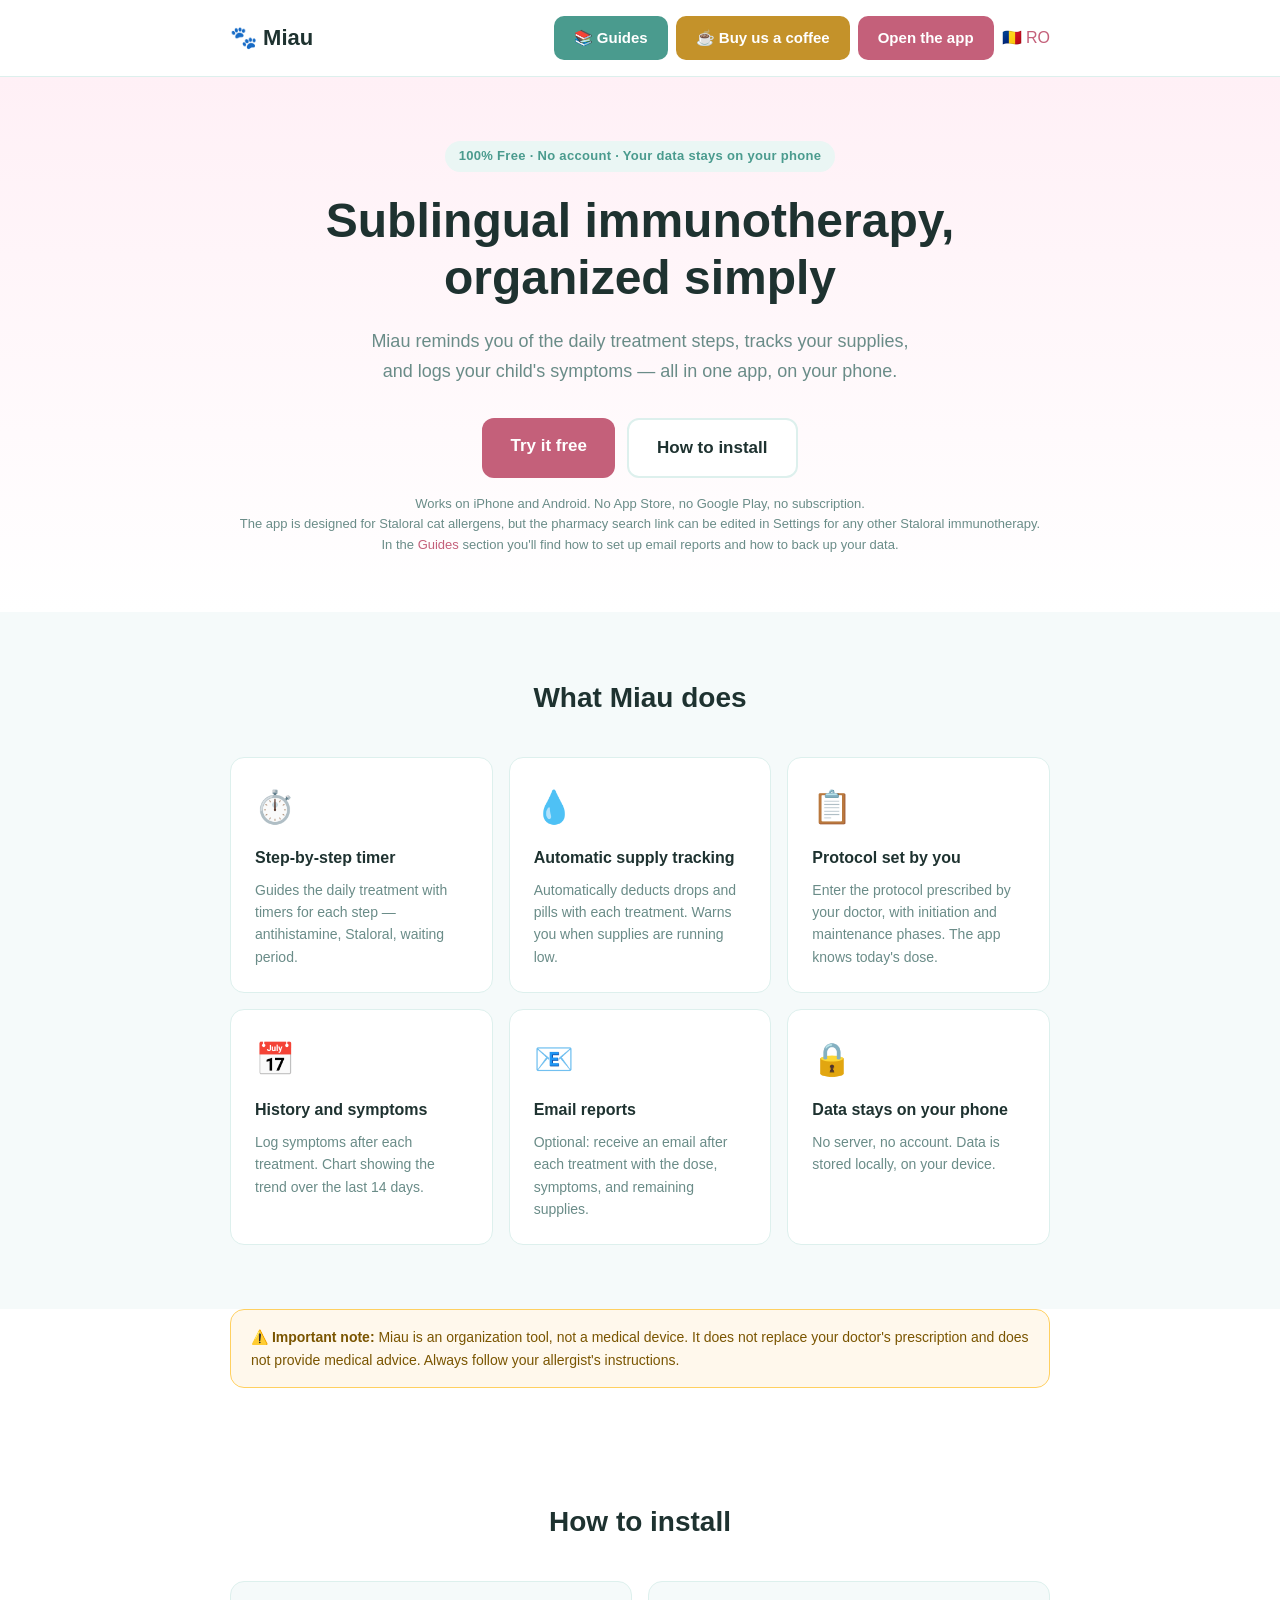
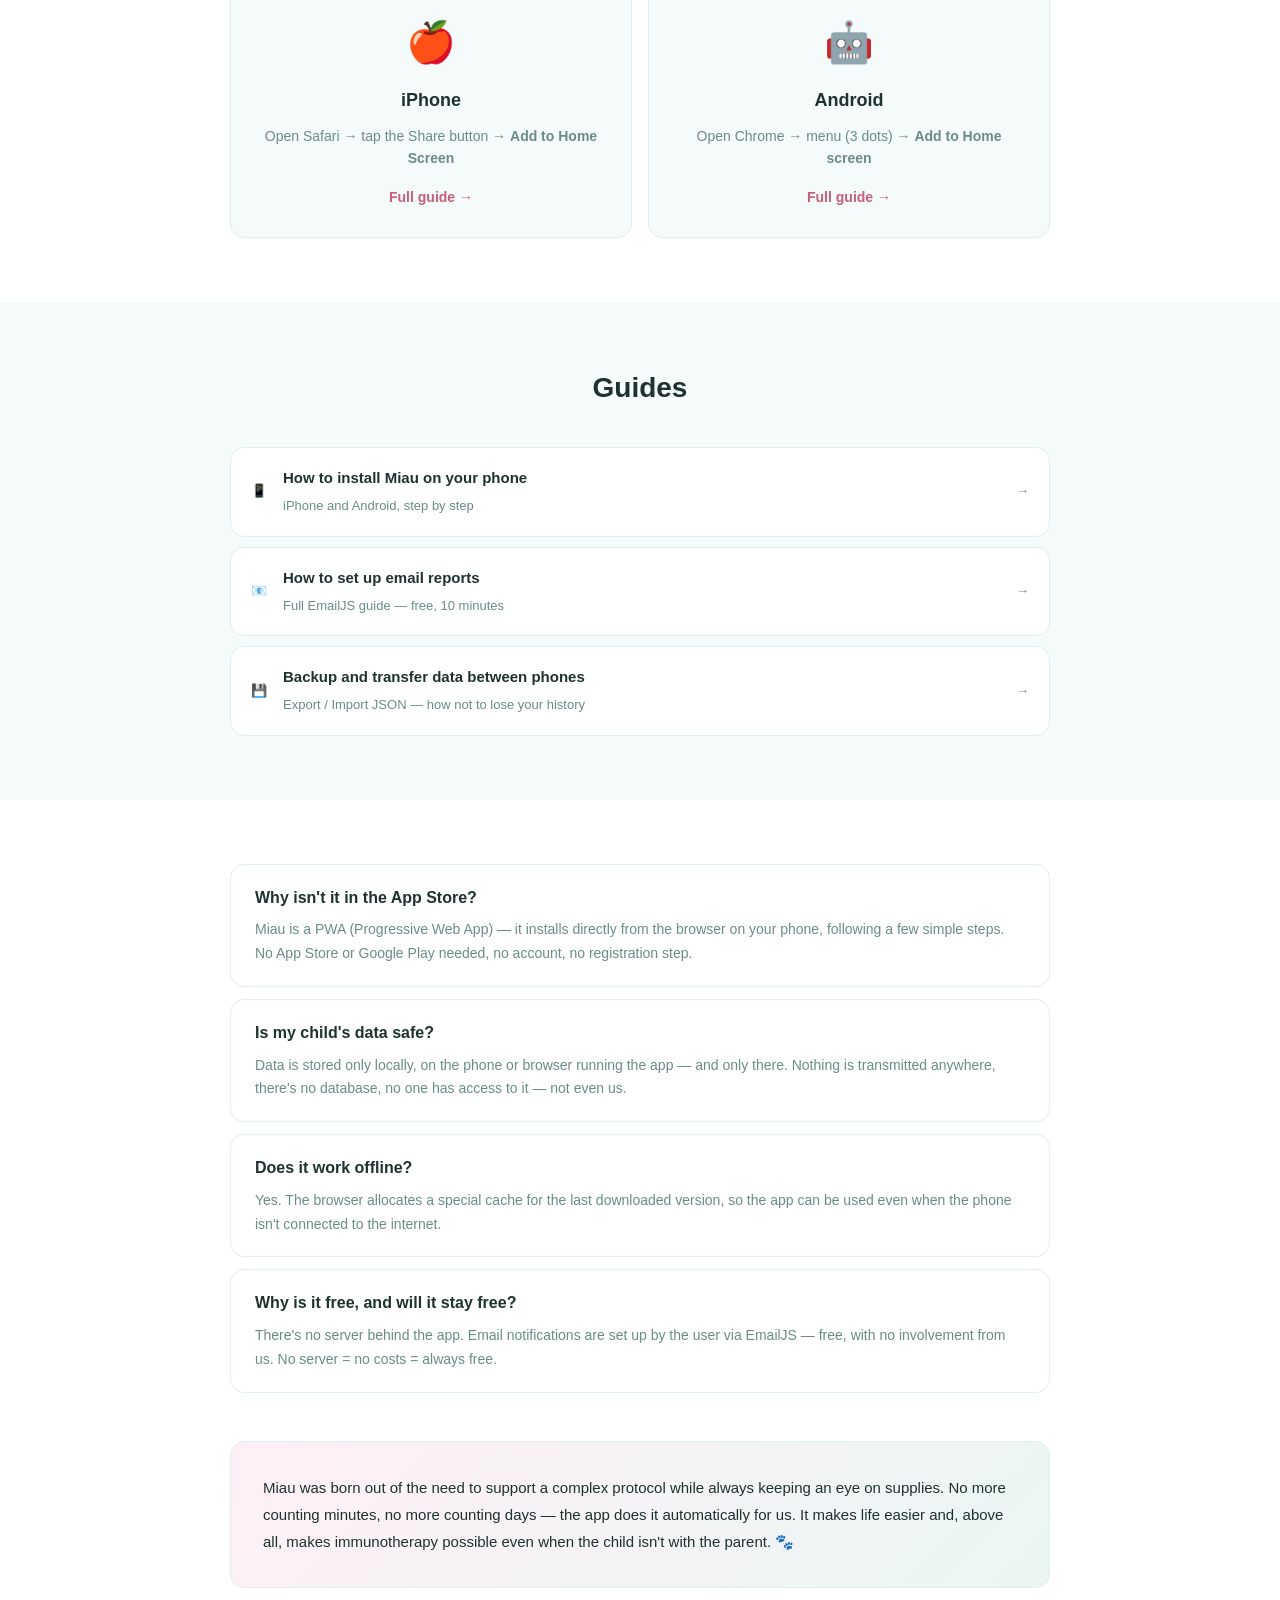
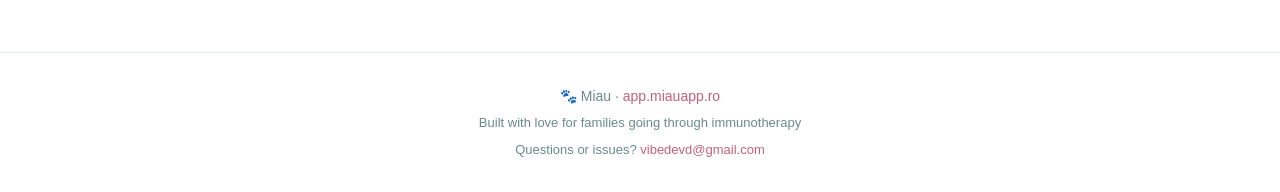
==== en/index.html @ b87d319e "Add files via upload Adaugă varianta în engleză a site-ulu" ====
<!DOCTYPE html>
<html lang="en">
<head>
  <meta charset="UTF-8">
  <meta name="viewport" content="width=device-width, initial-scale=1.0">
  <title>Miau — Sublingual Immunotherapy for Kids</title>
  <meta name="description" content="Free app for tracking sublingual immunotherapy in children with allergies. No install, no account, works offline.">
  <link rel="icon" href="../icon.svg">
  <link rel="stylesheet" href="../style.css">
</head>
<body>

  <header>
    <div class="container">
      <div class="logo">🐾 Miau</div>
      <nav class="header-nav">
        <a href="#guides" class="btn-primary btn-guides">📚 Guides</a>
        <a href="https://revolut.me/denisalvcr" target="_blank" rel="noopener" class="btn-primary btn-coffee">☕ Buy us a coffee</a>
        <a href="https://app.miauapp.ro" class="btn-primary">Open the app</a>
        <a href="../index.html" class="lang-switch">🇷🇴 RO</a>
      </nav>
    </div>
  </header>

  <section class="hero">
    <div class="container">
      <div class="hero-badge">100% Free · No account · Your data stays on your phone</div>
      <h1>Sublingual immunotherapy,<br>organized simply</h1>
      <p class="hero-sub">Miau reminds you of the daily treatment steps, tracks your supplies, and logs your child's symptoms — all in one app, on your phone.</p>
      <div class="hero-btns">
        <a href="https://app.miauapp.ro" class="btn-primary btn-large">Try it free</a>
        <a href="ghid-instalare.html" class="btn-outline btn-large">How to install</a>
      </div>
      <p class="hero-note">Works on iPhone and Android. No App Store, no Google Play, no subscription.<br>The app is designed for Staloral cat allergens, but the pharmacy search link can be edited in Settings for any other Staloral immunotherapy.<br>In the <a href="#guides">Guides</a> section you'll find how to set up email reports and how to back up your data.</p>
    </div>
  </section>

  <section class="features">
    <div class="container">
      <h2>What Miau does</h2>
      <div class="features-grid">
        <div class="feature-card">
          <div class="feature-icon">⏱️</div>
          <h3>Step-by-step timer</h3>
          <p>Guides the daily treatment with timers for each step — antihistamine, Staloral, waiting period.</p>
        </div>
        <div class="feature-card">
          <div class="feature-icon">💧</div>
          <h3>Automatic supply tracking</h3>
          <p>Automatically deducts drops and pills with each treatment. Warns you when supplies are running low.</p>
        </div>
        <div class="feature-card">
          <div class="feature-icon">📋</div>
          <h3>Protocol set by you</h3>
          <p>Enter the protocol prescribed by your doctor, with initiation and maintenance phases. The app knows today's dose.</p>
        </div>
        <div class="feature-card">
          <div class="feature-icon">📅</div>
          <h3>History and symptoms</h3>
          <p>Log symptoms after each treatment. Chart showing the trend over the last 14 days.</p>
        </div>
        <div class="feature-card">
          <div class="feature-icon">📧</div>
          <h3>Email reports</h3>
          <p>Optional: receive an email after each treatment with the dose, symptoms, and remaining supplies.</p>
        </div>
        <div class="feature-card">
          <div class="feature-icon">🔒</div>
          <h3>Data stays on your phone</h3>
          <p>No server, no account. Data is stored locally, on your device.</p>
        </div>
      </div>
    </div>
  </section>

  <section class="disclaimer">
    <div class="container">
      <div class="disclaimer-box">
        <strong>⚠️ Important note:</strong> Miau is an organization tool, not a medical device. It does not replace your doctor's prescription and does not provide medical advice. Always follow your allergist's instructions.
      </div>
    </div>
  </section>

  <section class="install">
    <div class="container">
      <h2>How to install</h2>
      <div class="install-grid">
        <div class="install-card">
          <div class="install-icon">🍎</div>
          <h3>iPhone</h3>
          <p>Open Safari → tap the Share button → <strong>Add to Home Screen</strong></p>
          <a href="ghid-instalare.html#iphone" class="link-more">Full guide →</a>
        </div>
        <div class="install-card">
          <div class="install-icon">🤖</div>
          <h3>Android</h3>
          <p>Open Chrome → menu (3 dots) → <strong>Add to Home screen</strong></p>
          <a href="ghid-instalare.html#android" class="link-more">Full guide →</a>
        </div>
      </div>
    </div>
  </section>

  <section class="guides" id="guides">
    <div class="container">
      <h2>Guides</h2>
      <div class="guides-list">
        <a href="ghid-instalare.html" class="guide-item">
          <span class="guide-icon">📱</span>
          <div>
            <strong>How to install Miau on your phone</strong>
            <span>iPhone and Android, step by step</span>
          </div>
          <span class="guide-arrow">→</span>
        </a>
        <a href="ghid-emailjs.html" class="guide-item">
          <span class="guide-icon">📧</span>
          <div>
            <strong>How to set up email reports</strong>
            <span>Full EmailJS guide — free, 10 minutes</span>
          </div>
          <span class="guide-arrow">→</span>
        </a>
        <a href="ghid-backup.html" class="guide-item">
          <span class="guide-icon">💾</span>
          <div>
            <strong>Backup and transfer data between phones</strong>
            <span>Export / Import JSON — how not to lose your history</span>
          </div>
          <span class="guide-arrow">→</span>
        </a>
      </div>
    </div>
  </section>

  <section class="faq">
    <div class="container">

      <div class="faq-list">
        <div class="faq-item">
          <div class="faq-q">Why isn't it in the App Store?</div>
          <div class="faq-a">Miau is a PWA (Progressive Web App) — it installs directly from the browser on your phone, following a few simple steps. No App Store or Google Play needed, no account, no registration step.</div>
        </div>
        <div class="faq-item">
          <div class="faq-q">Is my child's data safe?</div>
          <div class="faq-a">Data is stored only locally, on the phone or browser running the app — and only there. Nothing is transmitted anywhere, there's no database, no one has access to it — not even us.</div>
        </div>
        <div class="faq-item">
          <div class="faq-q">Does it work offline?</div>
          <div class="faq-a">Yes. The browser allocates a special cache for the last downloaded version, so the app can be used even when the phone isn't connected to the internet.</div>
        </div>
        <div class="faq-item">
          <div class="faq-q">Why is it free, and will it stay free?</div>
          <div class="faq-a">There's no server behind the app. Email notifications are set up by the user via EmailJS — free, with no involvement from us. No server = no costs = always free.</div>
        </div>
      </div>

      <div class="miau-story">
        <p>Miau was born out of the need to support a complex protocol while always keeping an eye on supplies. No more counting minutes, no more counting days — the app does it automatically for us. It makes life easier and, above all, makes immunotherapy possible even when the child isn't with the parent. 🐾</p>
      </div>

    </div>
  </section>

  <footer>
    <div class="container">
      <p>🐾 Miau · <a href="https://app.miauapp.ro">app.miauapp.ro</a></p>
      <p class="footer-note">Built with love for families going through immunotherapy</p>
      <p class="footer-note">Questions or issues? <a href="mailto:vibedevd@gmail.com">vibedevd@gmail.com</a></p>
    </div>
  </footer>

</body>
</html>
---- style.css ----
/* ============================================================
   Miau — Site de prezentare
   ============================================================ */

*, *::before, *::after { box-sizing: border-box; margin: 0; padding: 0; }

:root {
  --pink:       #E8A0BF;
  --pink-dark:  #C4607A;
  --pink-light: #FFF0F6;
  --teal:       #4A9B8E;
  --teal-light: #EAF6F4;
  --text:       #1E3230;
  --text-light: #6A8C88;
  --border:     #DDF0ED;
  --bg:         #F5FAFA;
  --white:      #FFFFFF;
  --warning:    #FFD060;
  --radius:     14px;
}

body {
  font-family: -apple-system, BlinkMacSystemFont, 'Segoe UI', sans-serif;
  color: var(--text);
  background: var(--white);
  line-height: 1.6;
  font-size: 16px;
}

.container {
  max-width: 860px;
  margin: 0 auto;
  padding: 0 20px;
}

a { color: var(--pink-dark); text-decoration: none; }
a:hover { text-decoration: underline; }

/* ── Header ── */
header {
  background: var(--white);
  border-bottom: 1px solid var(--border);
  padding: 16px 0;
  position: sticky;
  top: 0;
  z-index: 100;
}
header .container {
  display: flex;
  align-items: center;
  justify-content: space-between;
  gap: 16px;
  flex-wrap: wrap;
}
.header-nav {
  display: flex;
  align-items: center;
  gap: 8px;
  flex-wrap: wrap;
}
.header-link {
  font-size: 14px;
  font-weight: 600;
  color: var(--text-light);
  padding: 6px 10px;
  border-radius: 8px;
  transition: color 0.15s, background 0.15s;
}
.header-link:hover { color: var(--text); background: var(--bg); text-decoration: none; }
.header-donate { color: #A07020; }
.header-donate:hover { background: #FFF8EC; color: #7A5500; }

.btn-primary.btn-guides { background: var(--teal); }
.btn-primary.btn-coffee { background: #C4922A; }

@media (max-width: 700px) {
  .header-nav { gap: 6px; }
  .header-nav .btn-primary { font-size: 13px; padding: 8px 12px; }
}
.logo {
  font-size: 22px;
  font-weight: 800;
  color: var(--text);
}

/* ── Buttons ── */
.btn-primary {
  background: var(--pink-dark);
  color: white;
  padding: 10px 20px;
  border-radius: 10px;
  font-weight: 700;
  font-size: 15px;
  display: inline-block;
  transition: opacity 0.15s;
}
.btn-primary:hover { opacity: 0.88; text-decoration: none; }

.btn-outline {
  background: white;
  color: var(--text);
  padding: 10px 20px;
  border-radius: 10px;
  font-weight: 600;
  font-size: 15px;
  border: 2px solid var(--border);
  display: inline-block;
  transition: border-color 0.15s;
}
.btn-outline:hover { border-color: var(--pink); text-decoration: none; }

.btn-large { padding: 14px 28px; font-size: 17px; border-radius: 12px; }

/* ── Hero ── */
.hero {
  padding: 64px 0 56px;
  text-align: center;
  background: linear-gradient(180deg, var(--pink-light) 0%, var(--white) 100%);
}
.hero-badge {
  display: inline-block;
  background: var(--teal-light);
  color: var(--teal);
  font-size: 13px;
  font-weight: 700;
  padding: 5px 14px;
  border-radius: 20px;
  margin-bottom: 20px;
  letter-spacing: 0.3px;
}
.hero h1 {
  font-size: clamp(28px, 5vw, 48px);
  font-weight: 800;
  line-height: 1.2;
  margin-bottom: 20px;
  color: var(--text);
}
.hero-sub {
  font-size: 18px;
  color: var(--text-light);
  max-width: 560px;
  margin: 0 auto 32px;
  line-height: 1.65;
}
.hero-btns {
  display: flex;
  gap: 12px;
  justify-content: center;
  flex-wrap: wrap;
  margin-bottom: 16px;
}
.hero-note {
  font-size: 13px;
  color: var(--text-light);
}

/* ── Features ── */
.features {
  padding: 64px 0;
  background: var(--bg);
}
.features h2, .install h2, .guides h2 {
  font-size: 28px;
  font-weight: 800;
  text-align: center;
  margin-bottom: 36px;
}
.features-grid {
  display: grid;
  grid-template-columns: repeat(auto-fit, minmax(240px, 1fr));
  gap: 16px;
}
.feature-card {
  background: var(--white);
  border-radius: var(--radius);
  padding: 24px;
  border: 1px solid var(--border);
}
.feature-icon { font-size: 32px; margin-bottom: 12px; }
.feature-card h3 { font-size: 16px; font-weight: 700; margin-bottom: 8px; }
.feature-card p { font-size: 14px; color: var(--text-light); line-height: 1.6; }

/* ── Disclaimer ── */
.disclaimer { padding: 0 0 48px; }
.disclaimer-box {
  background: #FFF8EC;
  border: 1px solid var(--warning);
  border-radius: var(--radius);
  padding: 16px 20px;
  font-size: 14px;
  color: #7A5500;
  line-height: 1.6;
}

/* ── Install ── */
.install { padding: 64px 0; }
.install-grid {
  display: grid;
  grid-template-columns: repeat(auto-fit, minmax(280px, 1fr));
  gap: 16px;
}
.install-card {
  background: var(--bg);
  border-radius: var(--radius);
  padding: 28px;
  border: 1px solid var(--border);
  text-align: center;
}
.install-icon { font-size: 40px; margin-bottom: 12px; }
.install-card h3 { font-size: 18px; font-weight: 700; margin-bottom: 10px; }
.install-card p { font-size: 14px; color: var(--text-light); margin-bottom: 14px; }
.link-more { font-size: 14px; font-weight: 600; color: var(--pink-dark); }

/* ── Guides ── */
.guides { padding: 64px 0; background: var(--bg); }
.guides-list { display: flex; flex-direction: column; gap: 10px; }
.guide-item {
  display: flex;
  align-items: center;
  gap: 16px;
  background: var(--white);
  border: 1px solid var(--border);
  border-radius: var(--radius);
  padding: 18px 20px;
  transition: border-color 0.15s;
}
.guide-item:hover { border-color: var(--pink); text-decoration: none; }
.guide-icon { font-size: 28px; flex-shrink: 0; }
.guide-item div { flex: 1; }
.guide-item strong { display: block; font-size: 15px; color: var(--text); margin-bottom: 2px; }
.guide-item span { font-size: 13px; color: var(--text-light); }
.guide-arrow { font-size: 18px; color: var(--text-light); }

/* ── Donate ── */
.donate { padding: 64px 0; }
.donate-box {
  background: linear-gradient(135deg, #FFF8EC, #FFF0DC);
  border: 1px solid var(--warning);
  border-radius: var(--radius);
  padding: 32px;
  display: flex;
  align-items: center;
  gap: 24px;
  flex-wrap: wrap;
}
.donate-text { flex: 1; min-width: 240px; }
.donate-text h3 { font-size: 20px; font-weight: 700; color: #7A5500; margin-bottom: 8px; }
.donate-text p { font-size: 14px; color: #A07020; line-height: 1.6; }
.btn-donate {
  background: white;
  border: 2px solid var(--warning);
  color: #7A5500;
  font-weight: 700;
  font-size: 16px;
  padding: 14px 28px;
  border-radius: 12px;
  white-space: nowrap;
  transition: background 0.15s;
}
.btn-donate:hover { background: #FFF8EC; text-decoration: none; }

/* ── Footer ── */
footer {
  padding: 32px 0;
  border-top: 1px solid var(--border);
  text-align: center;
}
footer p { font-size: 14px; color: var(--text-light); }
footer a { color: var(--pink-dark); }
.footer-note { margin-top: 6px; font-size: 13px; }

/* ── Ghid pages ── */
.page-header {
  background: linear-gradient(180deg, var(--pink-light) 0%, var(--white) 100%);
  padding: 48px 0 40px;
  border-bottom: 1px solid var(--border);
}
.page-header .back {
  display: inline-block;
  font-size: 14px;
  color: var(--text-light);
  margin-bottom: 16px;
}
.page-header h1 { font-size: clamp(22px, 4vw, 36px); font-weight: 800; }
.page-header p { font-size: 16px; color: var(--text-light); margin-top: 8px; }

.content { padding: 48px 0 64px; }
.content h2 {
  font-size: 20px;
  font-weight: 700;
  margin: 36px 0 12px;
  padding-top: 8px;
  border-top: 2px solid var(--border);
}
.content h2:first-child { border-top: none; margin-top: 0; }
.content p { font-size: 15px; color: var(--text); margin-bottom: 12px; line-height: 1.7; }
.content ol, .content ul {
  padding-left: 22px;
  margin-bottom: 16px;
}
.content li { font-size: 15px; line-height: 1.8; color: var(--text); }
.content strong { color: var(--text); }
.content a { color: var(--pink-dark); font-weight: 600; }

.note-box {
  background: #FFF8EC;
  border: 1px solid var(--warning);
  border-radius: 10px;
  padding: 14px 16px;
  font-size: 14px;
  color: #7A5500;
  margin: 16px 0;
  line-height: 1.6;
}
.warning-box {
  background: #FFF0F0;
  border: 1px solid #F5B0B0;
  border-radius: 10px;
  padding: 14px 16px;
  font-size: 14px;
  color: #C00000;
  margin: 16px 0;
}
.code-box {
  background: var(--bg);
  border: 1px solid var(--border);
  border-radius: 8px;
  padding: 12px 16px;
  font-family: 'Courier New', monospace;
  font-size: 14px;
  color: var(--text);
  margin: 8px 0 16px;
  white-space: pre-wrap;
  word-break: break-all;
}

.var-table { width: 100%; border-collapse: collapse; margin: 12px 0 20px; font-size: 14px; }
.var-table th {
  background: var(--bg);
  padding: 10px 14px;
  text-align: left;
  font-weight: 700;
  border-bottom: 2px solid var(--border);
}
.var-table td { padding: 9px 14px; border-bottom: 1px solid var(--border); }
.var-table td:first-child { font-family: monospace; color: var(--pink-dark); }

/* ── FAQ ── */
.faq { padding: 64px 0; }
.faq-list { display: flex; flex-direction: column; gap: 12px; margin-bottom: 48px; }
.faq-item {
  border: 1px solid var(--border);
  border-radius: var(--radius);
  padding: 20px 24px;
  background: var(--white);
}
.faq-q {
  font-size: 16px;
  font-weight: 700;
  color: var(--text);
  margin-bottom: 8px;
}
.faq-a {
  font-size: 14px;
  color: var(--text-light);
  line-height: 1.7;
}

/* ── Povestea Miau ── */
.miau-story {
  background: linear-gradient(135deg, var(--pink-light), var(--teal-light));
  border-radius: var(--radius);
  padding: 32px;
  border: 1px solid var(--border);
}
.miau-story p {
  font-size: 15px;
  color: var(--text);
  line-height: 1.8;
  margin-bottom: 16px;
}
.miau-story p:last-child { margin-bottom: 0; }

@media (max-width: 600px) {
  .hero { padding: 40px 0 36px; }
  .features, .install, .guides, .donate { padding: 40px 0; }
  .donate-box { flex-direction: column; text-align: center; }
  .btn-donate { width: 100%; text-align: center; }
}
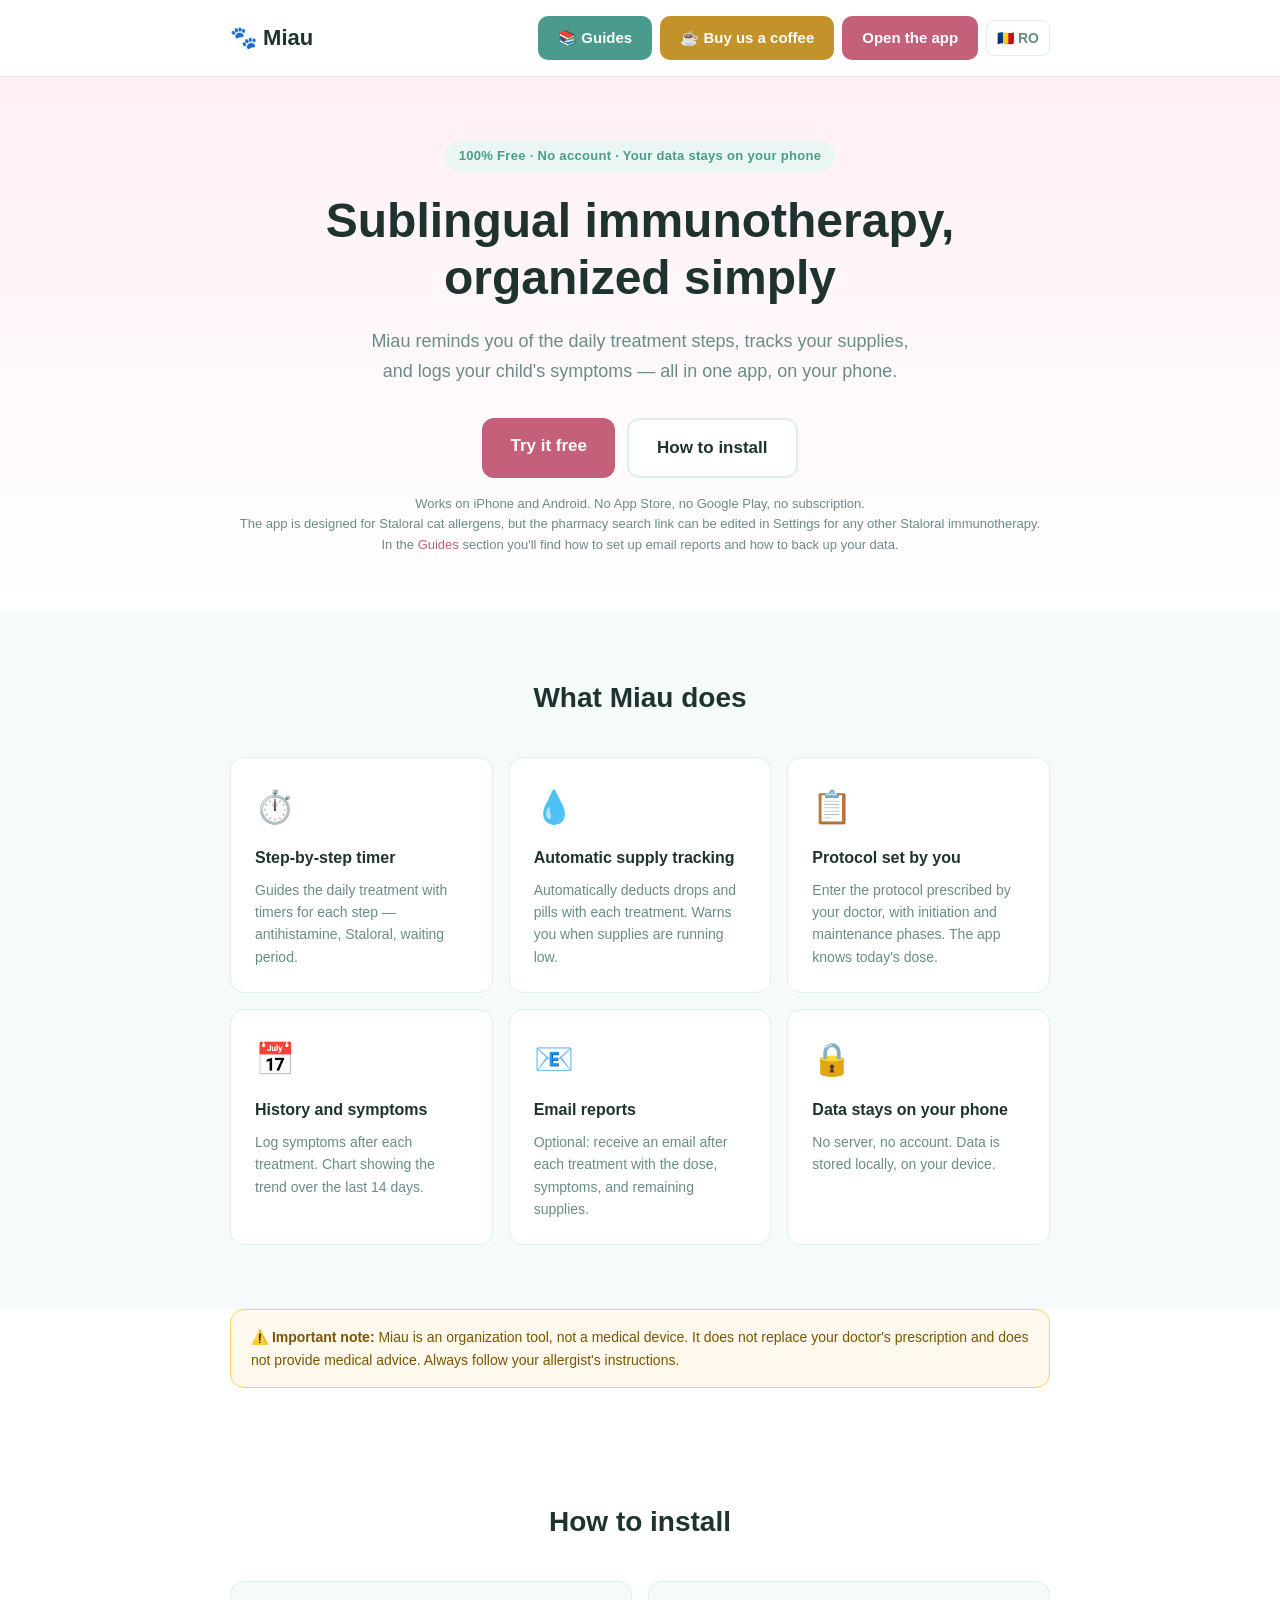
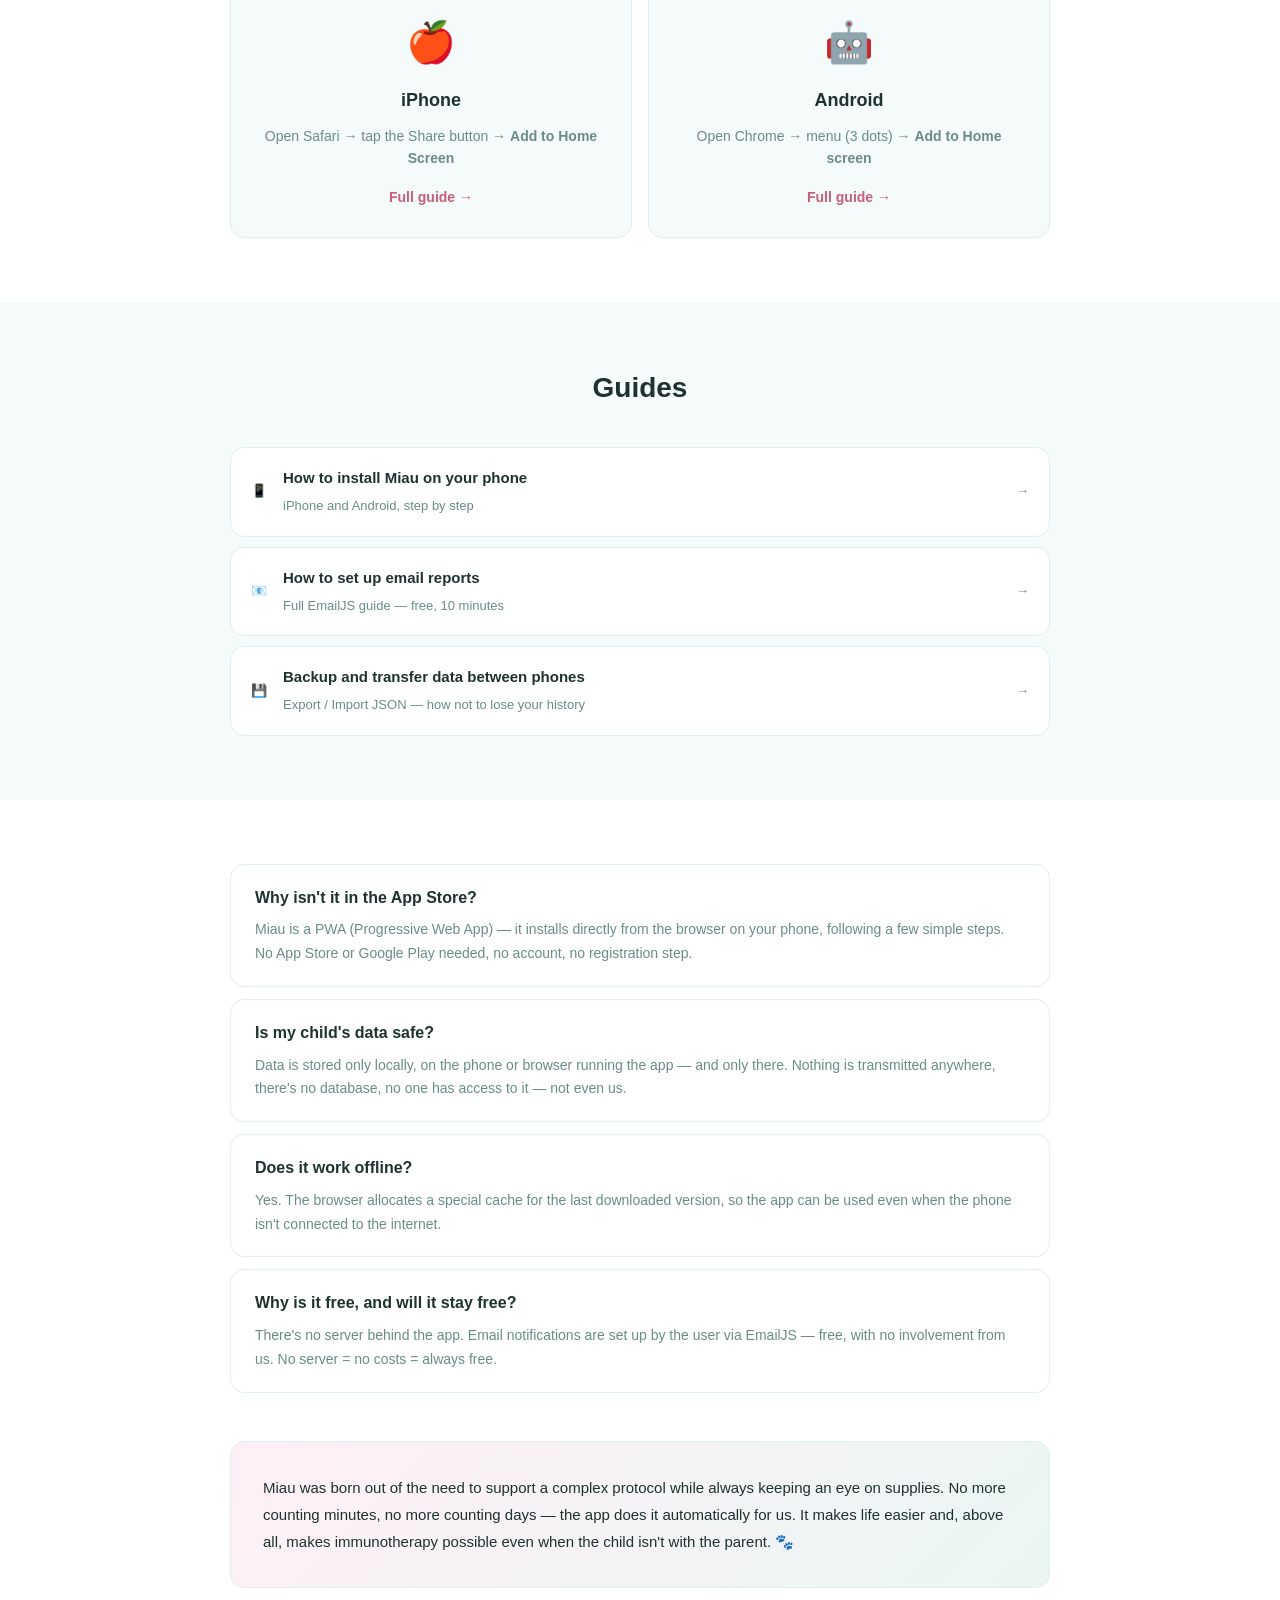
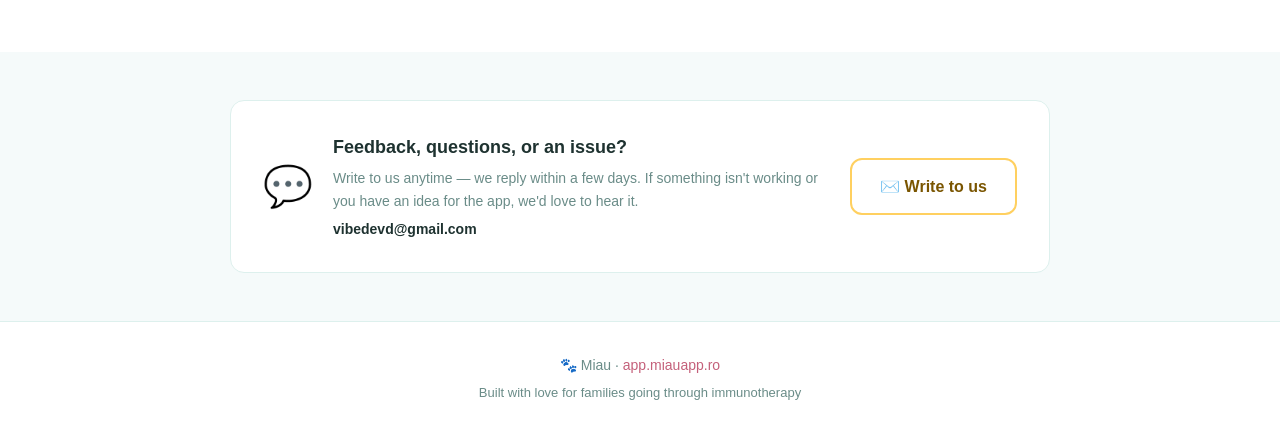
==== commit ea7d93e4: "Add files via upload" ====
--- a/en/index.html
+++ b/en/index.html
@@ -17,7 +17,7 @@
         <a href="#guides" class="btn-primary btn-guides">📚 Guides</a>
         <a href="https://revolut.me/denisalvcr" target="_blank" rel="noopener" class="btn-primary btn-coffee">☕ Buy us a coffee</a>
         <a href="https://app.miauapp.ro" class="btn-primary">Open the app</a>
-        <a href="../index.html" class="lang-switch">🇷🇴 RO</a>
+        <a href="../" class="lang-switch">🇷🇴 RO</a>
       </nav>
     </div>
   </header>
@@ -162,11 +162,24 @@
     </div>
   </section>
 
+  <section class="contact">
+    <div class="container">
+      <div class="contact-box">
+        <div class="contact-icon">💬</div>
+        <div class="contact-text">
+          <h3>Feedback, questions, or an issue?</h3>
+          <p>Write to us anytime — we reply within a few days. If something isn't working or you have an idea for the app, we'd love to hear it.</p>
+          <p style="margin-top:6px;font-weight:700;color:var(--text)">vibedevd@gmail.com</p>
+        </div>
+        <a href="https://mail.google.com/mail/?view=cm&to=vibedevd@gmail.com&su=Feedback%20Miau" target="_blank" rel="noopener" class="btn-donate">✉️ Write to us</a>
+      </div>
+    </div>
+  </section>
+
   <footer>
     <div class="container">
       <p>🐾 Miau · <a href="https://app.miauapp.ro">app.miauapp.ro</a></p>
       <p class="footer-note">Built with love for families going through immunotherapy</p>
-      <p class="footer-note">Questions or issues? <a href="mailto:vibedevd@gmail.com">vibedevd@gmail.com</a></p>
     </div>
   </footer>
 
--- a/style.css
+++ b/style.css
@@ -69,6 +69,16 @@
 .header-link:hover { color: var(--text); background: var(--bg); text-decoration: none; }
 .header-donate { color: #A07020; }
 .header-donate:hover { background: #FFF8EC; color: #7A5500; }
+.lang-switch {
+  font-size: 14px;
+  font-weight: 700;
+  color: var(--text-light);
+  padding: 6px 10px;
+  border-radius: 8px;
+  border: 1px solid var(--border, #ddd);
+  transition: color 0.15s, background 0.15s;
+}
+.lang-switch:hover { color: var(--text); background: var(--bg); text-decoration: none; }
 
 .btn-primary.btn-guides { background: var(--teal); }
 .btn-primary.btn-coffee { background: #C4922A; }
@@ -259,6 +269,27 @@
 }
 .btn-donate:hover { background: #FFF8EC; text-decoration: none; }
 
+/* ── Contact / Feedback ── */
+.contact { padding: 48px 0; background: var(--bg); }
+.contact-box {
+  background: var(--white);
+  border: 1px solid var(--border);
+  border-radius: var(--radius);
+  padding: 32px;
+  display: flex;
+  align-items: center;
+  gap: 20px;
+  flex-wrap: wrap;
+}
+.contact-icon { font-size: 40px; flex-shrink: 0; }
+.contact-text { flex: 1; min-width: 220px; }
+.contact-text h3 { font-size: 18px; font-weight: 700; margin-bottom: 6px; }
+.contact-text p { font-size: 14px; color: var(--text-light); line-height: 1.6; margin: 0; }
+@media (max-width: 600px) {
+  .contact-box { flex-direction: column; text-align: center; }
+  .contact-box .btn-donate { width: 100%; text-align: center; }
+}
+
 /* ── Footer ── */
 footer {
   padding: 32px 0;
